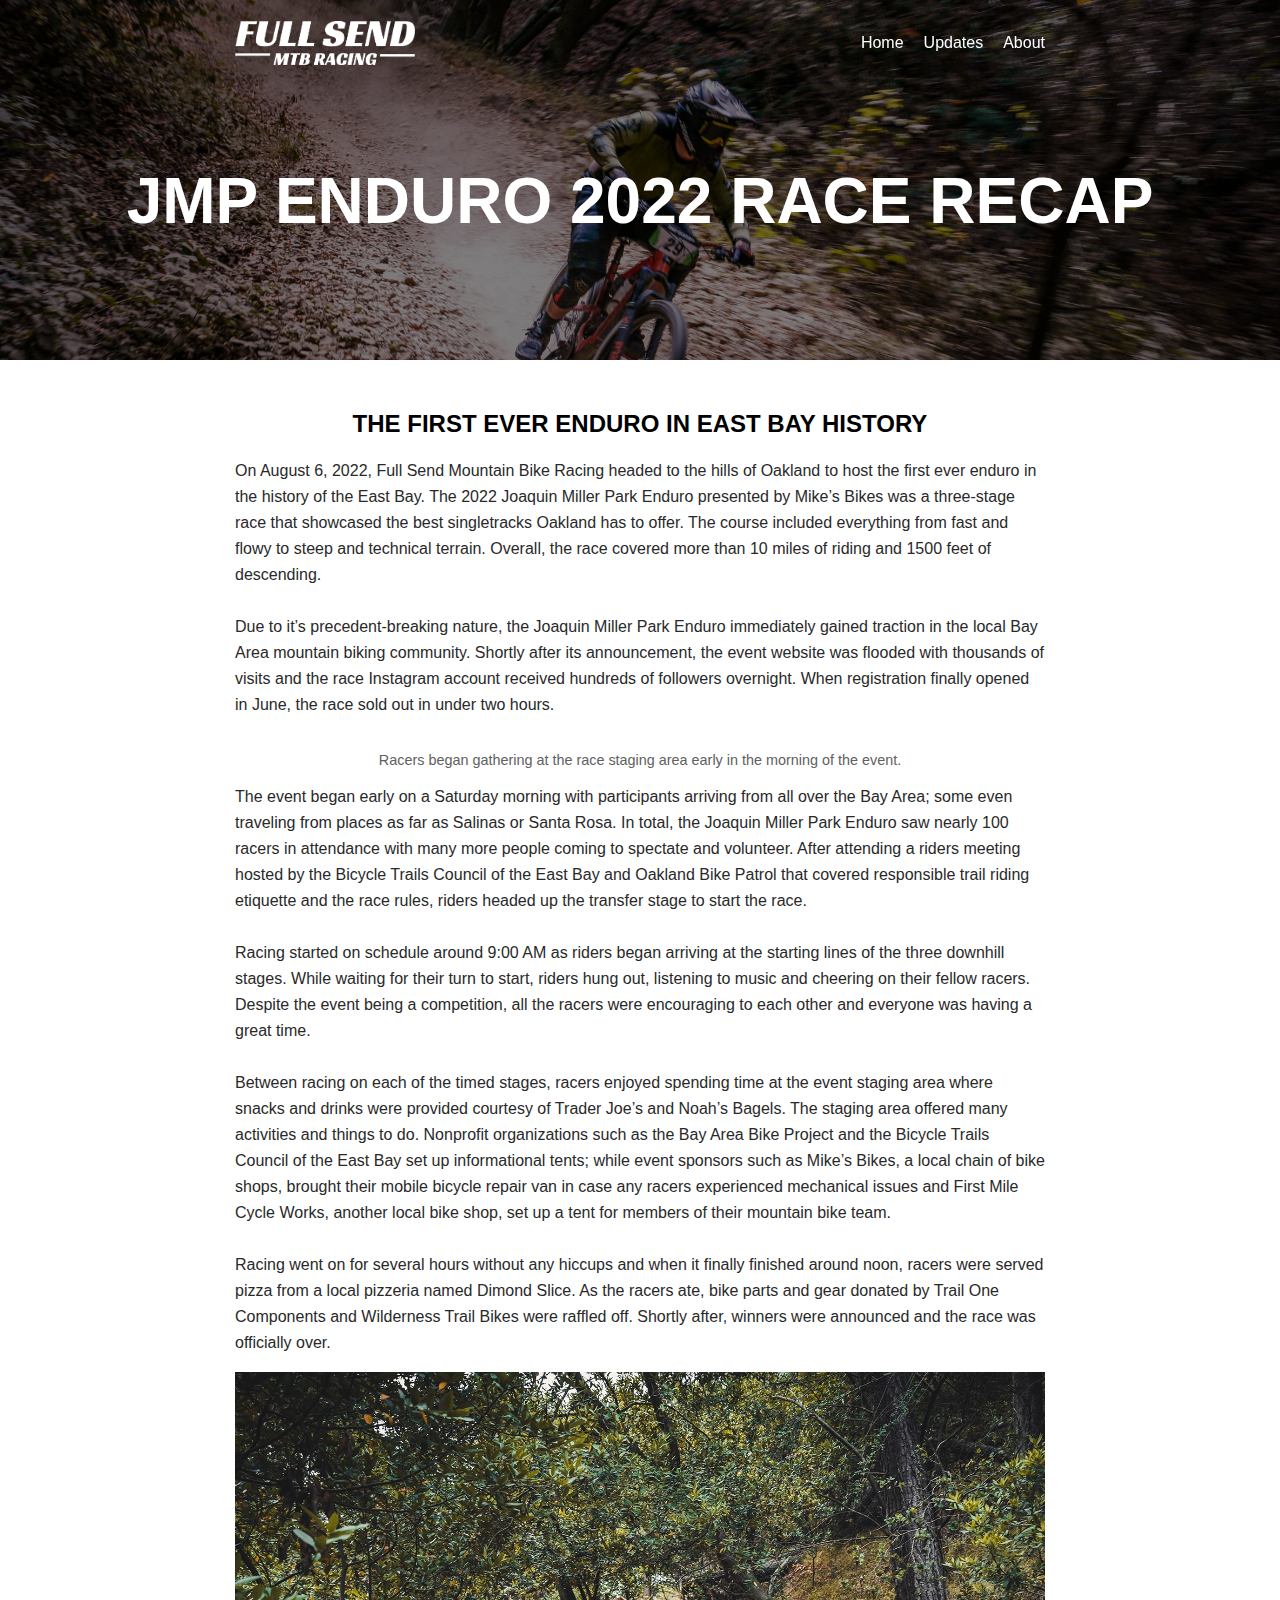
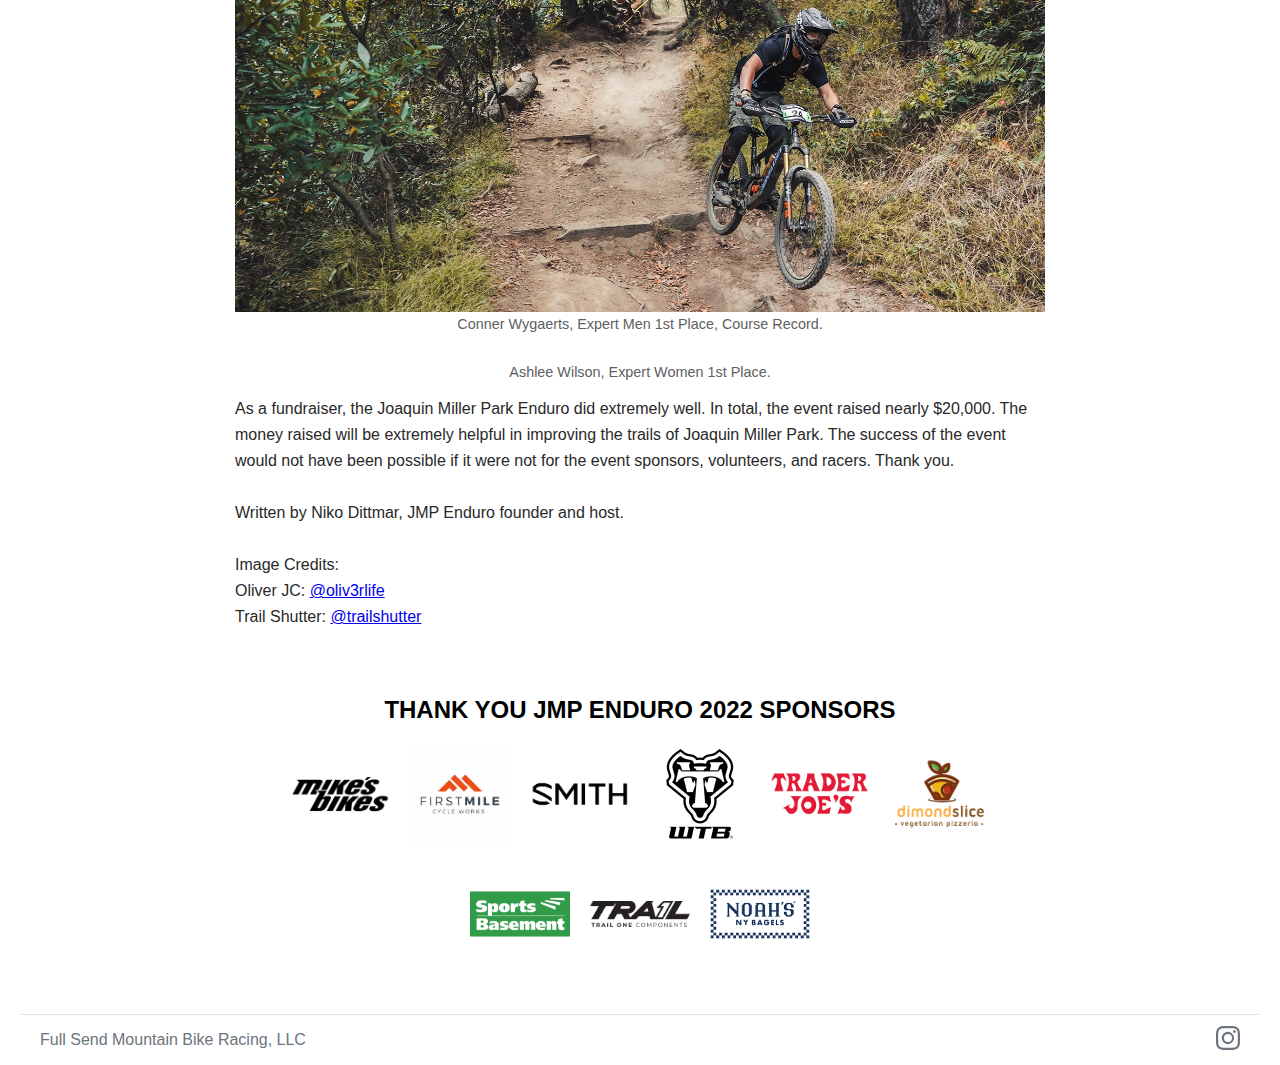
==== 2022-recap.html @ cbaa4e00 "Fixed Links" ====
<!DOCTYPE html>
<html lang="en">
<head>
    <meta charset="UTF-8">
    <meta http-equiv="X-UA-Compatible" content="IE=edge">
    <meta name="viewport" content="width=device-width, initial-scale=1.0">

    <title>Joaquin Miller Park Enduro 2022 Race Recap</title>

    <meta name="description" content="On August 6, 2022, Full Send Mountain Bike Racing held the first ever Joaquin Miller Park Enduro. The event saw over 100 racers and raised $20,000 for East Bay mountain bike trails.">

    <meta property="og:title" content="Joaquin Miller Park Enduro 2022 Race Recap">
    <meta property="og:type" content="article" />
    <meta property="og:image" content="http://jmpenduro.com/Images/RecapThumbnail.jpg">
    <meta property="og:url" content="http://jmpenduro.com/race-recap.html">
    <meta name="twitter:card" content="summary_large_image">

    <meta property="og:description" content="On August 6, 2022, Full Send Mountain Bike Racing held the first ever Joaquin Miller Park Enduro. The event saw over 100 racers and raised $20,000 for East Bay mountain bike trails.">
    <meta property="og:site_name" content="Joaquin Miller Park Enduro">
    <meta name="twitter:image:alt" content="A Joaquin Miller Park Enduro racer racing down Stage 2: Chaparral Trail">

    <link rel="apple-touch-icon" sizes="180x180" href="../favicon/apple-touch-icon.png">
    <link rel="icon" type="image/png" sizes="32x32" href="../favicon/favicon-32x32.png">
    <link rel="icon" type="image/png" sizes="16x16" href="../favicon/favicon-16x16.png">
    <link rel="manifest" href="../favicon/site.webmanifest">

    <link rel="stylesheet" href="../Styles/styles.css">
    <link rel="stylesheet" href="../Styles/article.css">
    <link rel="stylesheet" href="../Styles/recap.css">
    <link rel="stylesheet" href="../Styles/footer.css">

    <script src="https://code.jquery.com/jquery-3.6.0.min.js" integrity="sha256-/xUj+3OJU5yExlq6GSYGSHk7tPXikynS7ogEvDej/m4=" crossorigin="anonymous"></script>
    <script src="../JS/article.js"></script> 

    <script async src="https://www.googletagmanager.com/gtag/js?id=G-GJE4L1EEYL"></script>
    <script>
        window.dataLayer = window.dataLayer || [];
        function gtag(){dataLayer.push(arguments);}
        gtag('js', new Date());

        gtag('config', 'G-GJE4L1EEYL');
    </script>
</head>
<body>
    <header class="article-header">
        <nav class="nav" id="nav">
            <div class="nav-items">
                <a href="../index.html">
                    <img class="nav-logo" src="../Logos/Logo.png" alt="Full Send Mountain Bike Racing Logo" width="180">
                </a>
                <ul class="nav-links">
                    <li><a class="nav-link" href="../index.html">Home</a></li>
                    <li><a class="nav-link" href="https://www.instagram.com/jmpenduro/" target="_blank">Updates</a></li>
                    <li><a class="nav-link" href="../about/about.html">About</a></li>
                </ul>
                <div class="hamburger-icon" onclick="toggleMobileMenu(this)">
                    <div class="bar-one"></div>
                    <div class="bar-two"></div>
                    <div class="bar-three"></div>
                    <ul class="mobile-nav-buttons">
                        <li class="mobile-nav-button"><a class="mobile-nav-link" href="index.html">HOME</a></li>           
                        <li class="mobile-nav-button"><a class="mobile-nav-link" href="https://www.instagram.com/jmpenduro/" target="_blank">UPDATES</a></li>
                        <li class="mobile-nav-button"><a class="mobile-nav-link" href="about.html">ABOUT</a></li>
                    </ul>
                </div>
            </div>
            
        </nav>
        <div class="article-hero">
            <div class="article-hero-content">
                <h1 class="article-hero-title">JMP ENDURO 2022 RACE RECAP</h1>
            </div>
        </div>
    </header>
    <section class="article">
        <article>
            <h2 class="article-title">THE FIRST EVER ENDURO IN EAST BAY HISTORY</h2>
            <p class="article-text">
                On August 6, 2022, Full Send Mountain Bike Racing headed to the hills of Oakland to host the first ever enduro in the history of the East Bay. 
                The 2022 Joaquin Miller Park Enduro presented by Mike’s Bikes was a three-stage race that showcased the best singletracks Oakland has to offer. 
                The course included everything from fast and flowy to steep and technical terrain. 
                Overall, the race covered more than 10 miles of riding and 1500 feet of descending.
                <br><br>
                Due to it’s precedent-breaking nature, the Joaquin Miller Park Enduro immediately gained traction in the local Bay Area mountain biking community. 
                Shortly after its announcement, the event website was flooded with thousands of visits and the race Instagram account received hundreds of followers overnight. 
                When registration finally opened in June, the race sold out in under two hours.
            </p>
            <img class="article-image" src="../Images/StagingArea.png" alt="">
            <p class="image-caption">Racers began gathering at the race staging area early in the morning of the event.</p>
            <p class="article-text">
                The event began early on a Saturday morning with participants arriving from all over the Bay Area; some even traveling from places as far as Salinas or Santa Rosa. 
                In total, the Joaquin Miller Park Enduro saw nearly 100 racers in attendance with many more people coming to spectate and volunteer. 
                After attending a riders meeting hosted by the Bicycle Trails Council of the East Bay and Oakland Bike Patrol that covered responsible trail riding etiquette and the race rules, riders headed up the transfer stage to start the race. 
                <br><br>
                Racing started on schedule around 9:00 AM as riders began arriving at the starting lines of the three downhill stages. 
                While waiting for their turn to start, riders hung out, listening to music and cheering on their fellow racers. 
                Despite the event being a competition, all the racers were encouraging to each other and everyone was having a great time.
                <br><br>
                Between racing on each of the timed stages, racers enjoyed spending time at the event staging area where snacks and drinks were provided courtesy of Trader Joe’s and Noah’s Bagels. 
                The staging area offered many activities and things to do. 
                Nonprofit organizations such as the Bay Area Bike Project and the Bicycle Trails Council of the East Bay set up informational tents; while event sponsors such as Mike’s Bikes, a local chain of bike shops, brought their mobile bicycle repair van in case any racers experienced mechanical issues and First Mile Cycle Works, another local bike shop, set up a tent for members of their mountain bike team.
                <br><br>
                Racing went on for several hours without any hiccups and when it finally finished around noon, racers were served pizza from a local pizzeria named Dimond Slice. 
                As the racers ate, bike parts and gear donated by Trail One Components and Wilderness Trail Bikes were raffled off. 
                Shortly after, winners were announced and the race was officially over. 
            </p>
            <img class="article-image" src="../Images/ExpertMenChampion.png" alt="">
            <p class="image-caption">Conner Wygaerts, Expert Men 1st Place, Course Record.</p>
            <img class="article-image" src="../Images/ExpertWomenChampion.png" alt="">
            <p class="image-caption">Ashlee Wilson, Expert Women 1st Place.</p>
            <p class="article-text">
                As a fundraiser, the Joaquin Miller Park Enduro did extremely well. 
                In total, the event raised nearly $20,000. 
                The money raised will be extremely helpful in improving the trails of Joaquin Miller Park. 
                The success of the event would not have been possible if it were not for the event sponsors, volunteers, and racers. 
                Thank you.
                <br><br>
                Written by Niko Dittmar, JMP Enduro founder and host.
                <br><br>
                Image Credits: 
                <br>
                Oliver JC: <a href="https://www.instagram.com/oliv3rlife/" target="_blank">@oliv3rlife</a>
                <br>
                Trail Shutter: <a href="https://www.instagram.com/trailshutter/" target="_blank">@trailshutter</a>
            </p>
        </article>
    </section>
    <section class="article">
        <h2 class="article-title">THANK YOU JMP ENDURO 2022 SPONSORS</h2>
        <div class="sponsor-list">
            <a class="sponsor" href="https://mikesbikes.com/" target="_blank">
                <img src="../Logos/MikesBikes.png" width="100px" alt="Mike's Bikes Logo">
            </a>
            <a class="sponsor" href="https://www.firstmilecycle.com/" target="_blank">
                <img src="../Logos/FirstMileCycle.png" width="100px" alt="First Mile Cycle Works Logo">
            </a>
            <a class="sponsor" href="https://www.smithoptics.com/" target="_blank">
                <img src="../Logos/SmithOptics.png" width="100px" alt="Smith Optics Logo">
            </a>
            <a class="sponsor" href="https://www.wtb.com/" target="_blank">
                <img src="../Logos/WildernessTrailBikes.png" width="100px" alt="Wilderness Trail Bikes Logo">
            </a>
            <a class="sponsor" href="https://www.traderjoes.com/home" target="_blank">
                <img src="../Logos/TraderJoes.png" width="100px" alt="Trader Joe's Logo">
            </a>
            <a class="sponsor" href="https://www.dimondpizza.com/" target="_blank">
                <img src="../Logos/DimondSlice.png" width="100px" alt="Dimond Slice Pizza Logo">
            </a>
            <a class="sponsor" href="https://shop.sportsbasement.com/" target="_blank">
                <img src="../Logos/SportsBasement.png" width="100px" alt="Sports Basement Logo">
            </a>
            <a class="sponsor" href="https://trailone.bike/" target="_blank">
                <img src="../Logos/TrailOneComponents.png" width="100px" alt="Trail One Components Logo">
            </a>
            <a class="sponsor" href="https://www.noahs.com/" target="_blank">
                <img src="../Logos/NoahsBagels.png" width="100px" alt="Noah's Bagels Logo">
            </a>
        </div>
    </section>
    <footer class="footer">
        <p  style="color: #6c757d!important;"> Full Send Mountain Bike Racing, LLC</p>
        <a href="https://www.instagram.com/jmpenduro/" target="_blank">
            <svg style="color: #6c757d;" xmlns="http://www.w3.org/2000/svg" width="24" height="24" fill="currentColor" class="bi bi-instagram" viewBox="0 0 16 16"> 
                <path d="M8 0C5.829 0 5.556.01 4.703.048 3.85.088 3.269.222 2.76.42a3.917 3.917 0 0 0-1.417.923A3.927 3.927 0 0 0 .42 2.76C.222 3.268.087 3.85.048 4.7.01 5.555 0 5.827 0 8.001c0 2.172.01 2.444.048 3.297.04.852.174 1.433.372 1.942.205.526.478.972.923 1.417.444.445.89.719 1.416.923.51.198 1.09.333 1.942.372C5.555 15.99 5.827 16 8 16s2.444-.01 3.298-.048c.851-.04 1.434-.174 1.943-.372a3.916 3.916 0 0 0 1.416-.923c.445-.445.718-.891.923-1.417.197-.509.332-1.09.372-1.942C15.99 10.445 16 10.173 16 8s-.01-2.445-.048-3.299c-.04-.851-.175-1.433-.372-1.941a3.926 3.926 0 0 0-.923-1.417A3.911 3.911 0 0 0 13.24.42c-.51-.198-1.092-.333-1.943-.372C10.443.01 10.172 0 7.998 0h.003zm-.717 1.442h.718c2.136 0 2.389.007 3.232.046.78.035 1.204.166 1.486.275.373.145.64.319.92.599.28.28.453.546.598.92.11.281.24.705.275 1.485.039.843.047 1.096.047 3.231s-.008 2.389-.047 3.232c-.035.78-.166 1.203-.275 1.485a2.47 2.47 0 0 1-.599.919c-.28.28-.546.453-.92.598-.28.11-.704.24-1.485.276-.843.038-1.096.047-3.232.047s-2.39-.009-3.233-.047c-.78-.036-1.203-.166-1.485-.276a2.478 2.478 0 0 1-.92-.598 2.48 2.48 0 0 1-.6-.92c-.109-.281-.24-.705-.275-1.485-.038-.843-.046-1.096-.046-3.233 0-2.136.008-2.388.046-3.231.036-.78.166-1.204.276-1.486.145-.373.319-.64.599-.92.28-.28.546-.453.92-.598.282-.11.705-.24 1.485-.276.738-.034 1.024-.044 2.515-.045v.002zm4.988 1.328a.96.96 0 1 0 0 1.92.96.96 0 0 0 0-1.92zm-4.27 1.122a4.109 4.109 0 1 0 0 8.217 4.109 4.109 0 0 0 0-8.217zm0 1.441a2.667 2.667 0 1 1 0 5.334 2.667 2.667 0 0 1 0-5.334z" fill="#6c757d"></path> 
            </svg>
        </a>
    </footer>
</body>
</html>
---- Styles/styles.css ----
html {
    overscroll-behavior: none;
}

* {
    font-family: 'Poppins', sans-serif;
}

body {
    margin: 0;
    padding: 0;
}

.button {
    background-color:#FF4040;
    border-radius: 4px;
    color: white;
    padding: 10px;
    border: none;
    transition: all .2s ease-in-out; 
}

.button:hover {
    background-color:#ff7d7d;
}

.button:active {
    background-color: #bc1e1e;
}

.button:disabled {
    background-color: rgb(187, 187, 187);
}
---- Styles/article.css ----
.article-header {
    color: white;
}

.nav {
    position: fixed;
    width: 100vw;
    height: 85px;
    z-index: 2;
    display: flex;
    align-items: center;
    justify-content: center;
    transition: all .2s ease-in-out; 
    align-items: center;
}

.nav-items {
    max-width: 810px;
    height: 85px;
    width: 100%;
    display: flex;
    justify-content: space-between;
    align-items: center;
    margin-left: 50px;
    margin-right: 50px;
}

.nav-link {
    font-weight: 500;
    color: white;
    text-decoration: underline;
    text-underline-offset: 0.5rem;
    text-decoration-thickness: 2px;
    text-decoration-color: #FFFFFF00;
    transition: all 0.1s ease-in-out;
}

.nav-link:hover {
    text-decoration-color: white;
}

.nav-active {
    background-color: rgb(5, 155, 155);    
}

.nav-logo {
    margin-top: 20px;
    margin-bottom: 15px;
}

.nav-links {
    list-style: none;
    display: flex;
    align-items: flex-end;
    gap: 20px;
}

.hamburger-icon {
    margin: auto 0;
    display: none;
    cursor: pointer;
}

.hamburger-icon div {
    width: 35px;
    height: 3px;
    background-color: white;
    margin: 6px 0;
    transition: all 0.2s ease-in-out;
}

.open .bar-one {
    -webkit-transform: rotate(-45deg) translate(-6px, 6px);
    transform: rotate(-45deg) translate(-6px, 6px);
}

.open .bar-two {
    opacity: 0;
}

.open .bar-three {
    -webkit-transform: rotate(45deg) translate(-6px, -8px);
    transform: rotate(45deg) translate(-6px, -8px);
}

.open .mobile-nav-buttons {
    display: flex;
    flex-direction: column;
    align-items: center;
    justify-content: flex-start;
}

.mobile-nav-buttons {
    display: none;
    position: absolute;
    top: 85px;
    left: 0;
    height: calc(100vh - 85px);
    width: 100%;
    background-color: rgb(255, 255, 255);
    margin-top: 0;
    list-style: none;
    padding-left: 0;
    gap: 20px;
    padding-top: 20px;
}

.mobile-nav-button a {
    color: rgb(0, 0, 0);
    text-decoration: none;
}

.mobile-nav-button {
    text-align: center;
    background-color:#ffffff;
    font-size: 2rem;
    width: calc(100vw - 100px);
    margin-left: 50px;
    margin-right: 50px;
    border-radius: 4px;
    color: white;
    padding: 10px;
    border: none;
    transition: all .2s ease-in-out; 
    text-decoration: none;
}

.mobile-nav-button:hover {
    background-color:#e4e4e4;
}

.mobile-nav-button:active {
    background-color: #bdbdbd;
}

.mobile-nav-button:disabled {
    background-color: rgb(187, 187, 187);
}

@media only screen and (max-width: 600px) {
    .nav-links {
        display: none;
    }
    .hamburger-icon {
        display: block;
    }
}

.article-hero {
    position: relative;
    width: 100vw;
    height: 360px;
    display: flex;
    justify-content: center;
    align-items: center;
}

.article-hero-content {
    position: relative;
    text-align: center;
    margin: 0.625rem;
}

.article-hero-title {
    font-weight: 600;
    margin-bottom: 0;
}

@media screen and (min-width: 700px) {
    .article-hero-title {
        font-size: 4rem;
        margin-left: 30px;
        margin-right: 30px;
    }
}

@media screen and (max-width: 700px) and (min-width: 480px) {
    .article-hero-title {
        font-size: 3rem;
        margin-left: 20px;
        margin-right: 20px;
    }
}

@media screen and (max-width: 480px) {
    .article-hero-title {
        font-size: 2.5rem;
        margin-left: 20px;
        margin-right: 20px;
    }
}

.article-title {
    font-size: 1.5rem;
    text-align: center;
    margin-top: 0;
}

.article {
    max-width: 810px;
    margin-left: auto;
    margin-right: auto;
    padding-left: 50px;
    padding-right: 50px;
    padding-top: 50px;
}

.article-text {
    font-size: 16px;
    font-weight: 400;
    color: rgb(41, 41, 41);
    line-height: 26px;
}

.article-image {
    max-width: 810px;
    width: 100%;
}

.image-caption {
    color: rgb(96, 96, 96);
    font-size: 0.9rem;
    margin-top: 0;
    text-align: center;
}

.sponsor-list {
    display: flex;
    justify-content: center;
    align-items: center;
    flex-wrap: wrap;
    gap: 20px;
    margin-bottom: 50px;
}

.sponsor {
    display: flex;
    align-items: center;
    justify-content: center;
    transition: all 0.2s ease-in-out;
}
---- Styles/recap.css ----
.article-hero::before {
    content: "";
    position: absolute;
    top: 0;
    left: 0;
    width: 100%;
    height: 100%;
    background: url(../Images/CinderellaRacer.JPG);
    background-repeat: no-repeat;
    background-size: cover;
    background-position: center center;
    filter: brightness(50%);
}
---- Styles/footer.css ----
.footer {
    display:  flex;
    justify-content: space-between;
    margin-left: 20px;
    margin-right: 20px;
    padding-left: 20px;
    padding-right: 20px;
    border-top: 1px solid #dee2e6;
    align-items: center;
}
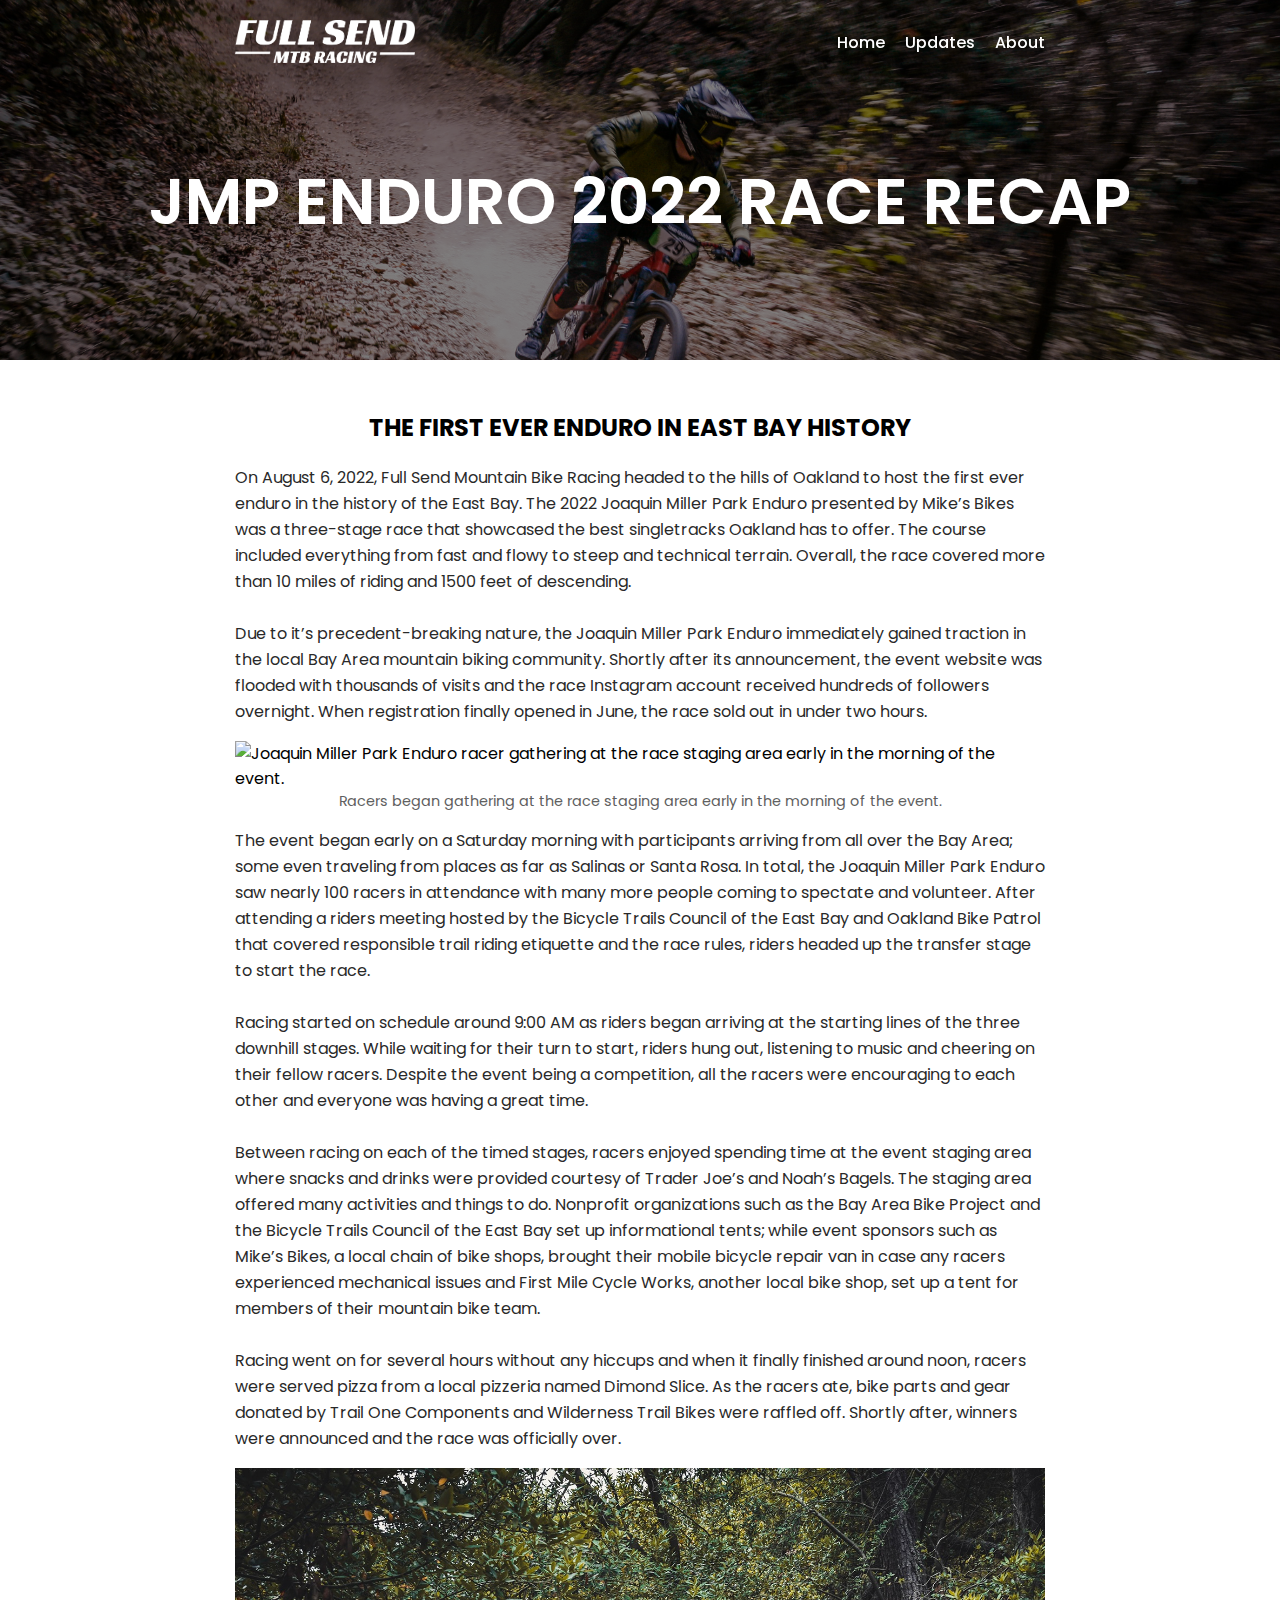
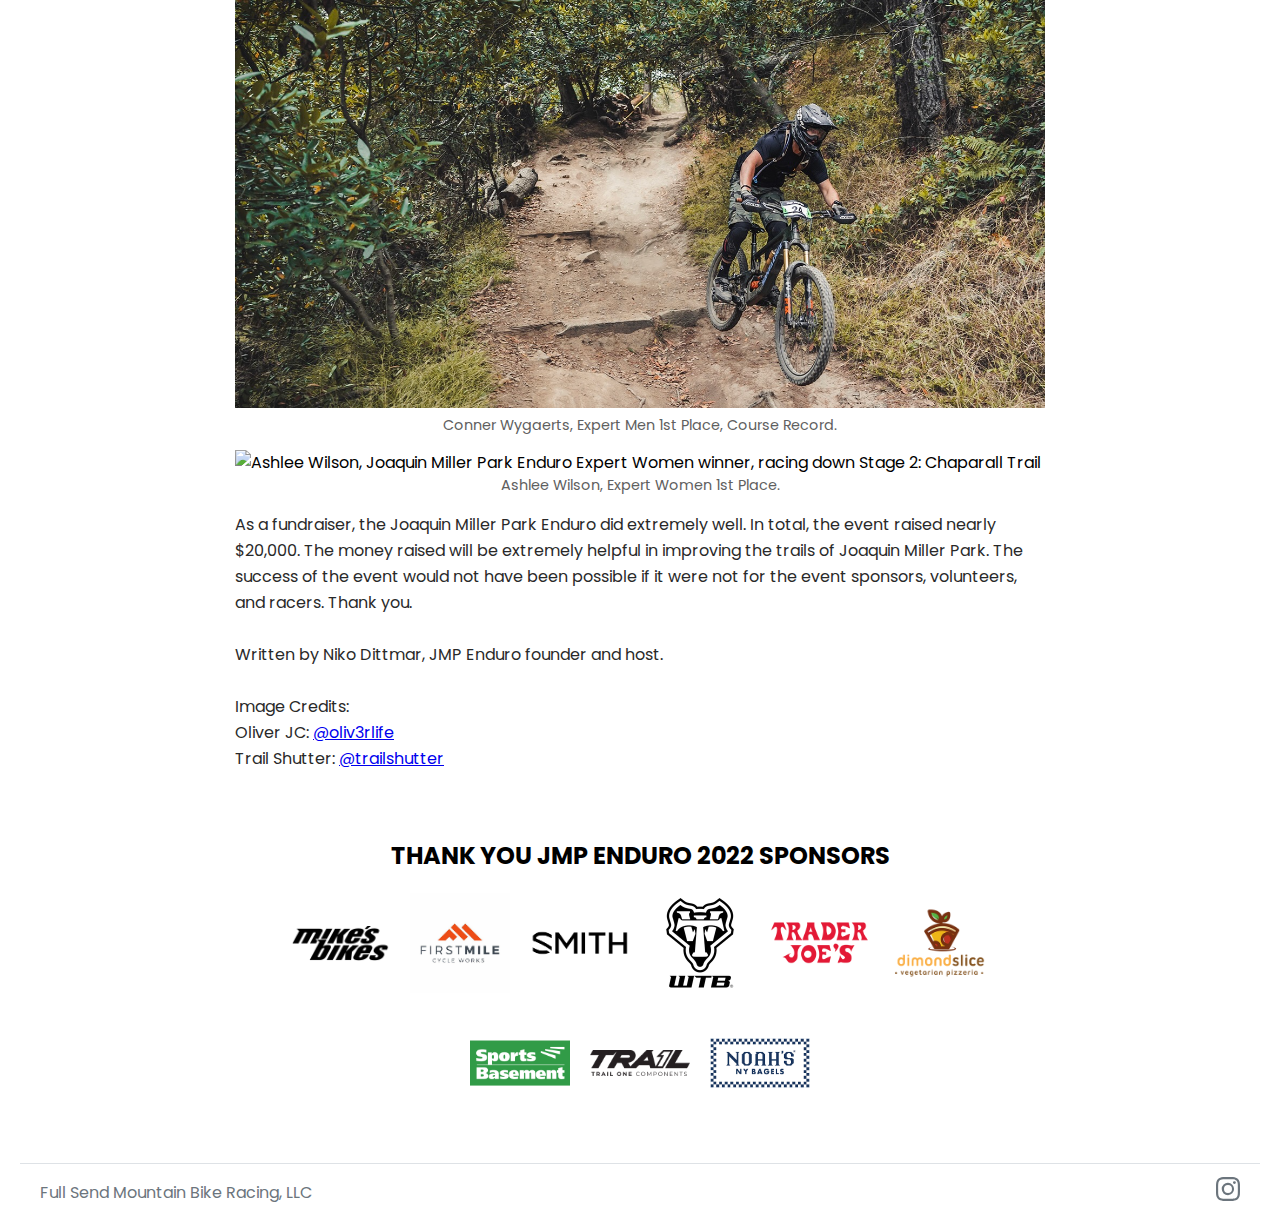
==== commit fb4dd9a5: "Fixed Website Link UI" ====
--- a/2022-recap.html
+++ b/2022-recap.html
@@ -23,6 +23,10 @@
     <link rel="icon" type="image/png" sizes="32x32" href="../favicon/favicon-32x32.png">
     <link rel="icon" type="image/png" sizes="16x16" href="../favicon/favicon-16x16.png">
     <link rel="manifest" href="../favicon/site.webmanifest">
+
+    <link rel="preconnect" href="https://fonts.googleapis.com">
+    <link rel="preconnect" href="https://fonts.gstatic.com" crossorigin>
+    <link href="https://fonts.googleapis.com/css2?family=Poppins:ital,wght@0,100;0,200;0,300;0,400;0,500;0,600;0,700;0,800;0,900;1,100;1,200;1,300;1,400;1,500;1,600;1,700;1,800;1,900&display=swap" rel="stylesheet">
 
     <link rel="stylesheet" href="../Styles/styles.css">
     <link rel="stylesheet" href="../Styles/article.css">
@@ -85,7 +89,7 @@
                 Shortly after its announcement, the event website was flooded with thousands of visits and the race Instagram account received hundreds of followers overnight. 
                 When registration finally opened in June, the race sold out in under two hours.
             </p>
-            <img class="article-image" src="../Images/StagingArea.png" alt="">
+            <img class="article-image" src="../Images/StagingArea.png" alt="Joaquin Miller Park Enduro racer gathering at the race staging area early in the morning of the event.">
             <p class="image-caption">Racers began gathering at the race staging area early in the morning of the event.</p>
             <p class="article-text">
                 The event began early on a Saturday morning with participants arriving from all over the Bay Area; some even traveling from places as far as Salinas or Santa Rosa. 
@@ -104,9 +108,9 @@
                 As the racers ate, bike parts and gear donated by Trail One Components and Wilderness Trail Bikes were raffled off. 
                 Shortly after, winners were announced and the race was officially over. 
             </p>
-            <img class="article-image" src="../Images/ExpertMenChampion.png" alt="">
+            <img class="article-image" src="../Images/ExpertMenChampion.png" alt="Conner Wygaerts, Joaquin Miller Park Enduro Expert Men winner, racing down Stage 2: Chaparall Trail.">
             <p class="image-caption">Conner Wygaerts, Expert Men 1st Place, Course Record.</p>
-            <img class="article-image" src="../Images/ExpertWomenChampion.png" alt="">
+            <img class="article-image" src="../Images/ExpertWomenChampion.png" alt="Ashlee Wilson, Joaquin Miller Park Enduro Expert Women winner, racing down Stage 2: Chaparall Trail">
             <p class="image-caption">Ashlee Wilson, Expert Women 1st Place.</p>
             <p class="article-text">
                 As a fundraiser, the Joaquin Miller Park Enduro did extremely well. 
@@ -129,37 +133,37 @@
         <h2 class="article-title">THANK YOU JMP ENDURO 2022 SPONSORS</h2>
         <div class="sponsor-list">
             <a class="sponsor" href="https://mikesbikes.com/" target="_blank">
-                <img src="../Logos/MikesBikes.png" width="100px" alt="Mike's Bikes Logo">
+                <img src="../Logos/MikesBikes.png" width="100" alt="Mike's Bikes Logo">
             </a>
             <a class="sponsor" href="https://www.firstmilecycle.com/" target="_blank">
-                <img src="../Logos/FirstMileCycle.png" width="100px" alt="First Mile Cycle Works Logo">
+                <img src="../Logos/FirstMileCycle.png" width="100" alt="First Mile Cycle Works Logo">
             </a>
             <a class="sponsor" href="https://www.smithoptics.com/" target="_blank">
-                <img src="../Logos/SmithOptics.png" width="100px" alt="Smith Optics Logo">
+                <img src="../Logos/SmithOptics.png" width="100" alt="Smith Optics Logo">
             </a>
             <a class="sponsor" href="https://www.wtb.com/" target="_blank">
-                <img src="../Logos/WildernessTrailBikes.png" width="100px" alt="Wilderness Trail Bikes Logo">
+                <img src="../Logos/WildernessTrailBikes.png" width="100" alt="Wilderness Trail Bikes Logo">
             </a>
             <a class="sponsor" href="https://www.traderjoes.com/home" target="_blank">
-                <img src="../Logos/TraderJoes.png" width="100px" alt="Trader Joe's Logo">
+                <img src="../Logos/TraderJoes.png" width="100" alt="Trader Joe's Logo">
             </a>
             <a class="sponsor" href="https://www.dimondpizza.com/" target="_blank">
-                <img src="../Logos/DimondSlice.png" width="100px" alt="Dimond Slice Pizza Logo">
+                <img src="../Logos/DimondSlice.png" width="100" alt="Dimond Slice Pizza Logo">
             </a>
             <a class="sponsor" href="https://shop.sportsbasement.com/" target="_blank">
-                <img src="../Logos/SportsBasement.png" width="100px" alt="Sports Basement Logo">
+                <img src="../Logos/SportsBasement.png" width="100" alt="Sports Basement Logo">
             </a>
             <a class="sponsor" href="https://trailone.bike/" target="_blank">
-                <img src="../Logos/TrailOneComponents.png" width="100px" alt="Trail One Components Logo">
+                <img src="../Logos/TrailOneComponents.png" width="100" alt="Trail One Components Logo">
             </a>
             <a class="sponsor" href="https://www.noahs.com/" target="_blank">
-                <img src="../Logos/NoahsBagels.png" width="100px" alt="Noah's Bagels Logo">
+                <img src="../Logos/NoahsBagels.png" width="100" alt="Noah's Bagels Logo">
             </a>
         </div>
     </section>
     <footer class="footer">
         <p  style="color: #6c757d!important;"> Full Send Mountain Bike Racing, LLC</p>
-        <a href="https://www.instagram.com/jmpenduro/" target="_blank">
+        <a class="footer-social" href="https://www.instagram.com/jmpenduro/" target="_blank">
             <svg style="color: #6c757d;" xmlns="http://www.w3.org/2000/svg" width="24" height="24" fill="currentColor" class="bi bi-instagram" viewBox="0 0 16 16"> 
                 <path d="M8 0C5.829 0 5.556.01 4.703.048 3.85.088 3.269.222 2.76.42a3.917 3.917 0 0 0-1.417.923A3.927 3.927 0 0 0 .42 2.76C.222 3.268.087 3.85.048 4.7.01 5.555 0 5.827 0 8.001c0 2.172.01 2.444.048 3.297.04.852.174 1.433.372 1.942.205.526.478.972.923 1.417.444.445.89.719 1.416.923.51.198 1.09.333 1.942.372C5.555 15.99 5.827 16 8 16s2.444-.01 3.298-.048c.851-.04 1.434-.174 1.943-.372a3.916 3.916 0 0 0 1.416-.923c.445-.445.718-.891.923-1.417.197-.509.332-1.09.372-1.942C15.99 10.445 16 10.173 16 8s-.01-2.445-.048-3.299c-.04-.851-.175-1.433-.372-1.941a3.926 3.926 0 0 0-.923-1.417A3.911 3.911 0 0 0 13.24.42c-.51-.198-1.092-.333-1.943-.372C10.443.01 10.172 0 7.998 0h.003zm-.717 1.442h.718c2.136 0 2.389.007 3.232.046.78.035 1.204.166 1.486.275.373.145.64.319.92.599.28.28.453.546.598.92.11.281.24.705.275 1.485.039.843.047 1.096.047 3.231s-.008 2.389-.047 3.232c-.035.78-.166 1.203-.275 1.485a2.47 2.47 0 0 1-.599.919c-.28.28-.546.453-.92.598-.28.11-.704.24-1.485.276-.843.038-1.096.047-3.232.047s-2.39-.009-3.233-.047c-.78-.036-1.203-.166-1.485-.276a2.478 2.478 0 0 1-.92-.598 2.48 2.48 0 0 1-.6-.92c-.109-.281-.24-.705-.275-1.485-.038-.843-.046-1.096-.046-3.233 0-2.136.008-2.388.046-3.231.036-.78.166-1.204.276-1.486.145-.373.319-.64.599-.92.28-.28.546-.453.92-.598.282-.11.705-.24 1.485-.276.738-.034 1.024-.044 2.515-.045v.002zm4.988 1.328a.96.96 0 1 0 0 1.92.96.96 0 0 0 0-1.92zm-4.27 1.122a4.109 4.109 0 1 0 0 8.217 4.109 4.109 0 0 0 0-8.217zm0 1.441a2.667 2.667 0 1 1 0 5.334 2.667 2.667 0 0 1 0-5.334z" fill="#6c757d"></path> 
             </svg>
--- a/Styles/styles.css
+++ b/Styles/styles.css
@@ -18,6 +18,21 @@
     padding: 10px;
     border: none;
     transition: all .2s ease-in-out; 
+    font-weight: 500;
+    text-decoration: none;
+    font-size: 0.8rem;
+}
+
+.button-disabled {
+    background-color:rgb(187, 187, 187);
+    border-radius: 4px;
+    color: white;
+    padding: 10px;
+    border: none;
+    transition: all .2s ease-in-out; 
+    font-weight: 500;
+    text-decoration: none;
+    font-size: 0.8rem;
 }
 
 .button:hover {
--- a/Styles/footer.css
+++ b/Styles/footer.css
@@ -7,4 +7,14 @@
     padding-right: 20px;
     border-top: 1px solid #dee2e6;
     align-items: center;
-}+}
+
+@media screen and (max-width: 400px) {
+    .footer-social {
+        display: none;
+    }
+    .footer {      
+        justify-content: center;
+        text-align: center;
+    }
+}
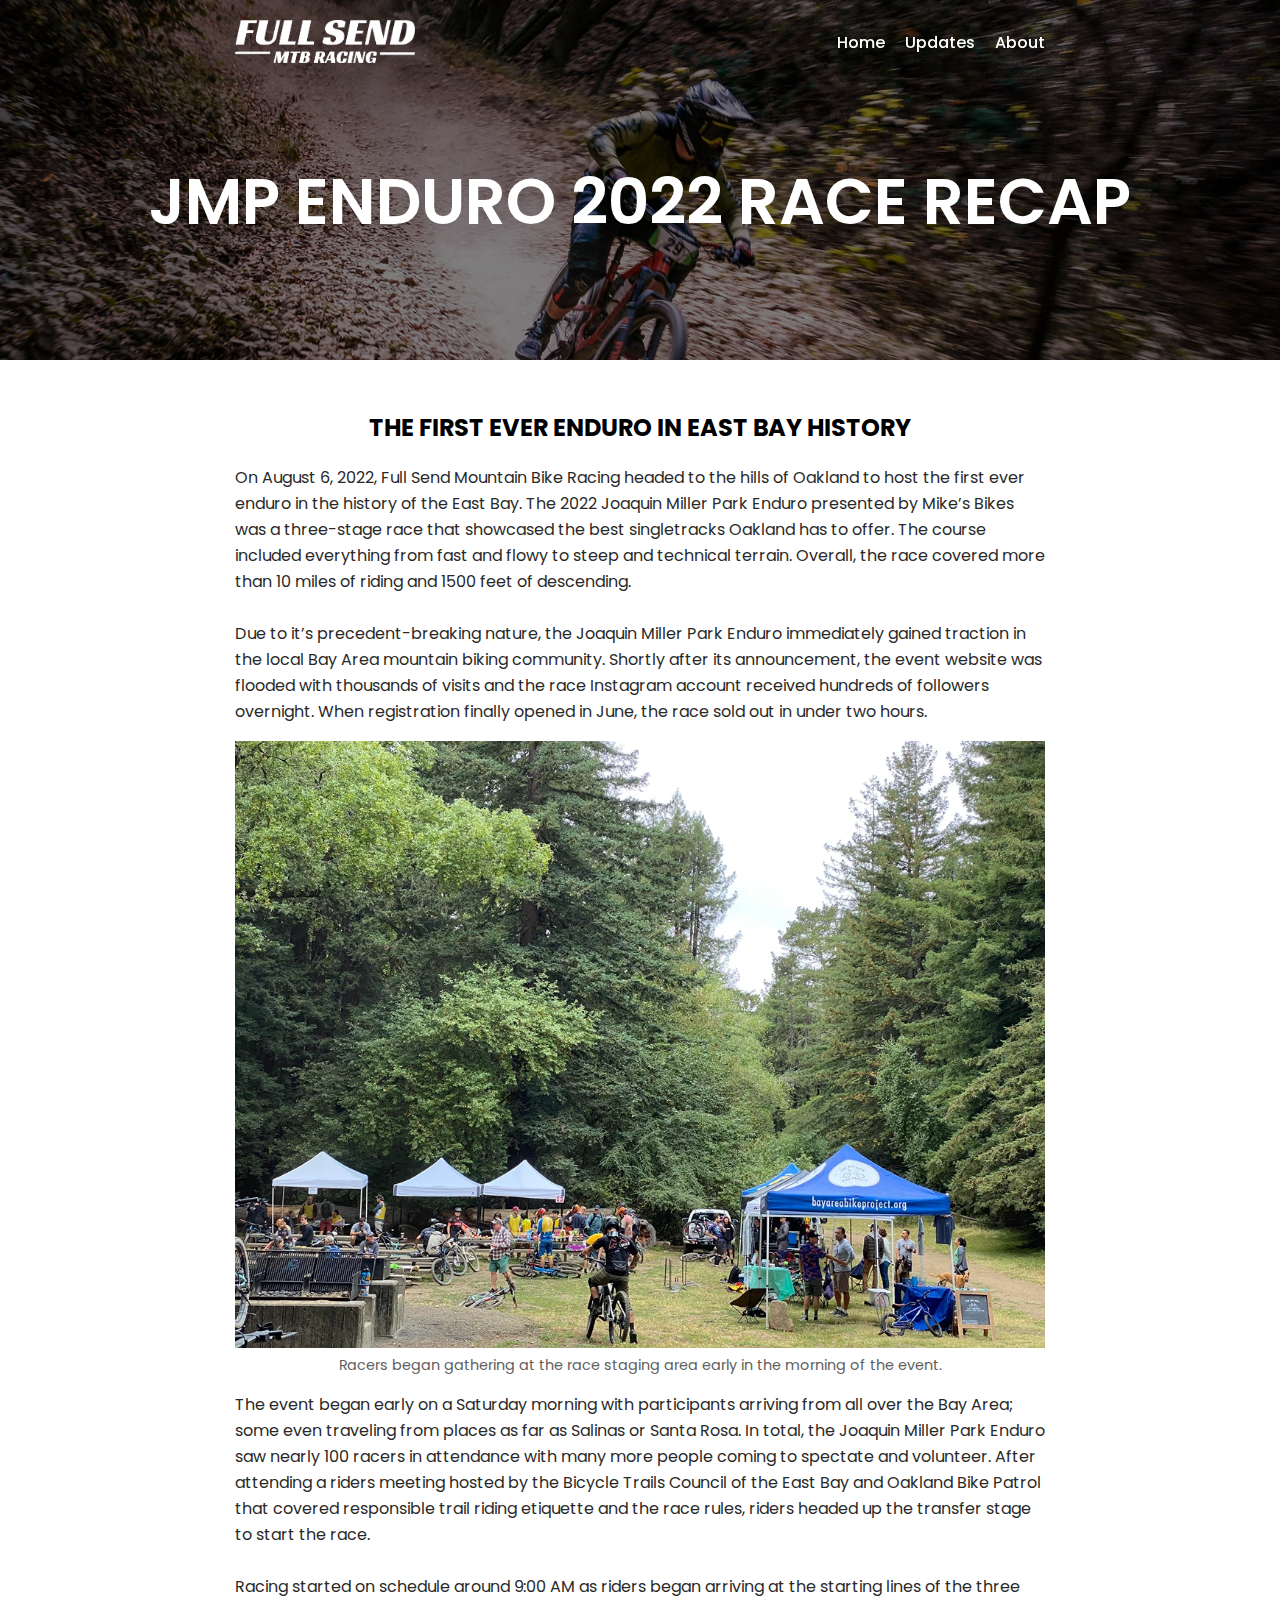
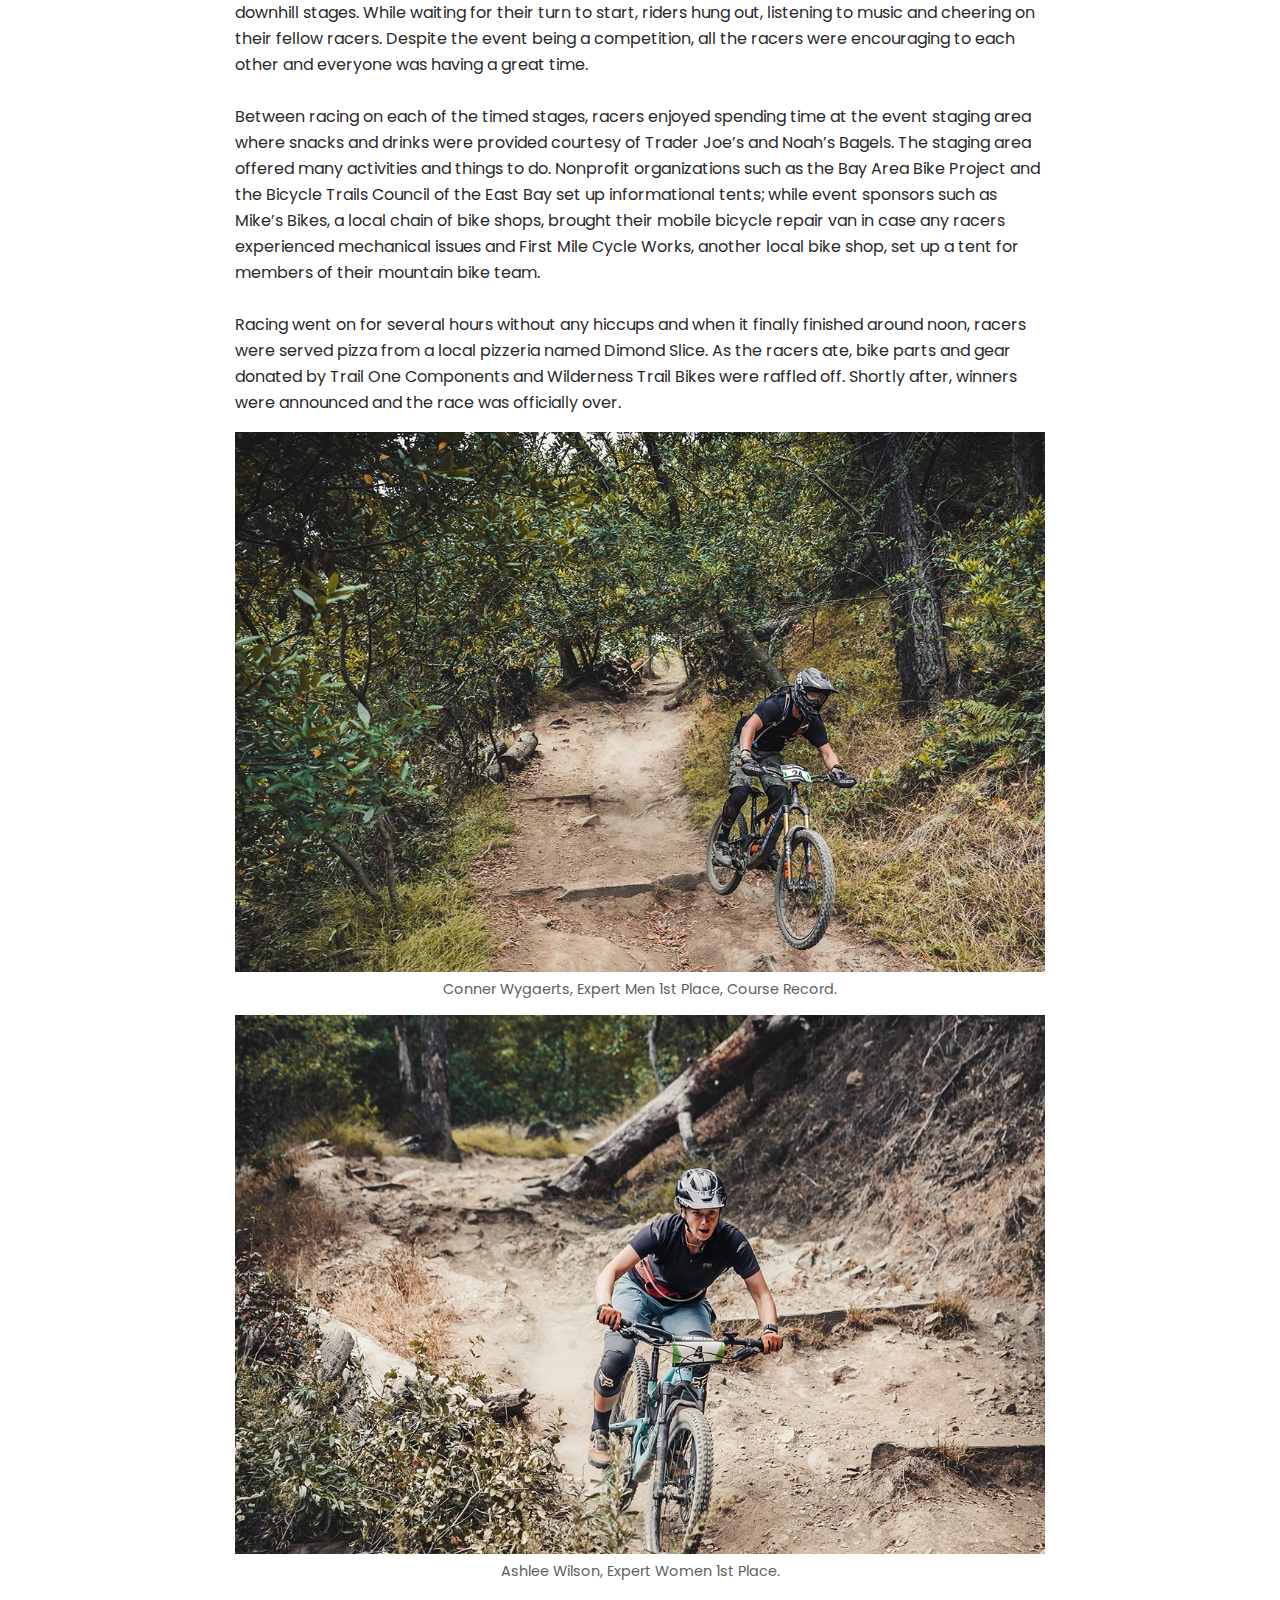
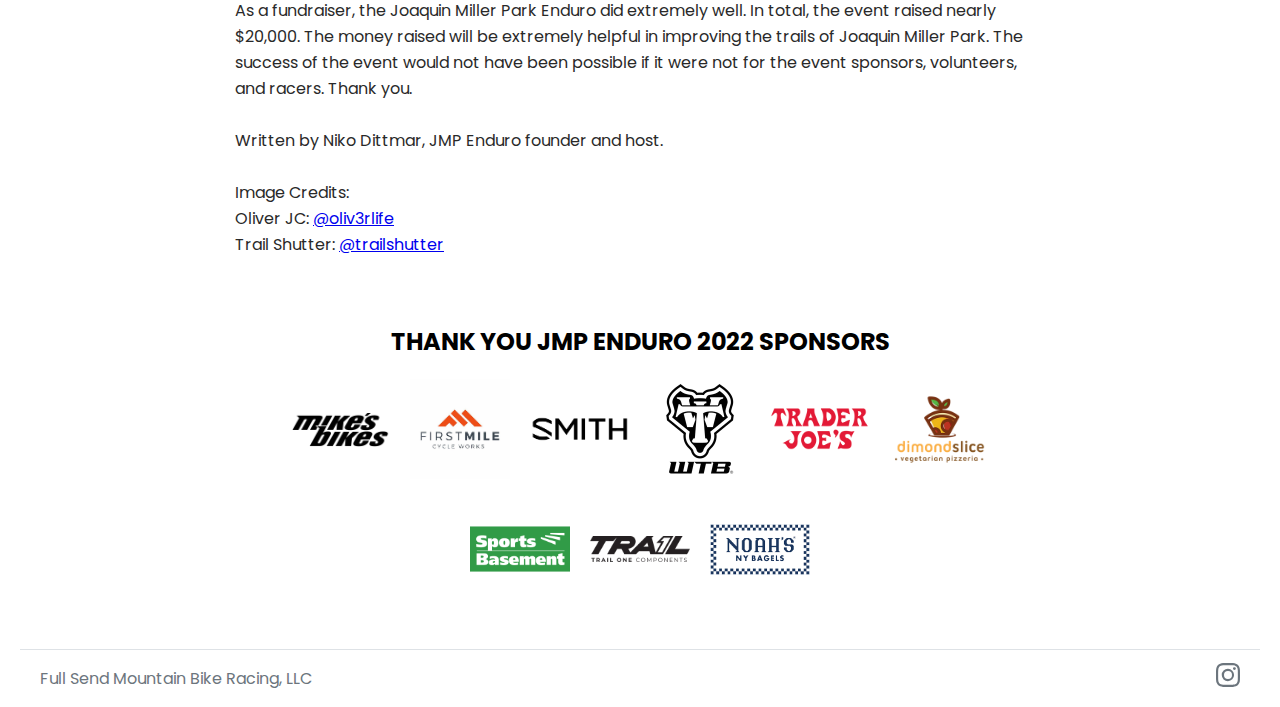
==== commit 0bc8c358: "Reduced Image Sizes" ====
--- a/2022-recap.html
+++ b/2022-recap.html
@@ -50,7 +50,7 @@
         <nav class="nav" id="nav">
             <div class="nav-items">
                 <a href="../index.html">
-                    <img class="nav-logo" src="../Logos/Logo.png" alt="Full Send Mountain Bike Racing Logo" width="180">
+                    <img class="nav-logo" src="../Logos/Logo.webp" alt="Full Send Mountain Bike Racing Logo" width="180">
                 </a>
                 <ul class="nav-links">
                     <li><a class="nav-link" href="../index.html">Home</a></li>
@@ -89,7 +89,7 @@
                 Shortly after its announcement, the event website was flooded with thousands of visits and the race Instagram account received hundreds of followers overnight. 
                 When registration finally opened in June, the race sold out in under two hours.
             </p>
-            <img class="article-image" src="../Images/StagingArea.png" alt="Joaquin Miller Park Enduro racer gathering at the race staging area early in the morning of the event.">
+            <img class="article-image" src="../Images/StagingArea.webp" alt="Joaquin Miller Park Enduro racer gathering at the race staging area early in the morning of the event.">
             <p class="image-caption">Racers began gathering at the race staging area early in the morning of the event.</p>
             <p class="article-text">
                 The event began early on a Saturday morning with participants arriving from all over the Bay Area; some even traveling from places as far as Salinas or Santa Rosa. 
@@ -108,9 +108,9 @@
                 As the racers ate, bike parts and gear donated by Trail One Components and Wilderness Trail Bikes were raffled off. 
                 Shortly after, winners were announced and the race was officially over. 
             </p>
-            <img class="article-image" src="../Images/ExpertMenChampion.png" alt="Conner Wygaerts, Joaquin Miller Park Enduro Expert Men winner, racing down Stage 2: Chaparall Trail.">
+            <img class="article-image" src="../Images/ExpertMenChampion.webp" alt="Conner Wygaerts, Joaquin Miller Park Enduro Expert Men winner, racing down Stage 2: Chaparall Trail.">
             <p class="image-caption">Conner Wygaerts, Expert Men 1st Place, Course Record.</p>
-            <img class="article-image" src="../Images/ExpertWomenChampion.png" alt="Ashlee Wilson, Joaquin Miller Park Enduro Expert Women winner, racing down Stage 2: Chaparall Trail">
+            <img class="article-image" src="../Images/ExpertWomenChampion.webp" alt="Ashlee Wilson, Joaquin Miller Park Enduro Expert Women winner, racing down Stage 2: Chaparall Trail">
             <p class="image-caption">Ashlee Wilson, Expert Women 1st Place.</p>
             <p class="article-text">
                 As a fundraiser, the Joaquin Miller Park Enduro did extremely well. 
--- a/Styles/recap.css
+++ b/Styles/recap.css
@@ -5,7 +5,7 @@
     left: 0;
     width: 100%;
     height: 100%;
-    background: url(../Images/CinderellaRacer.JPG);
+    background: url(../Images/CinderellaRacer.webp);
     background-repeat: no-repeat;
     background-size: cover;
     background-position: center center;
